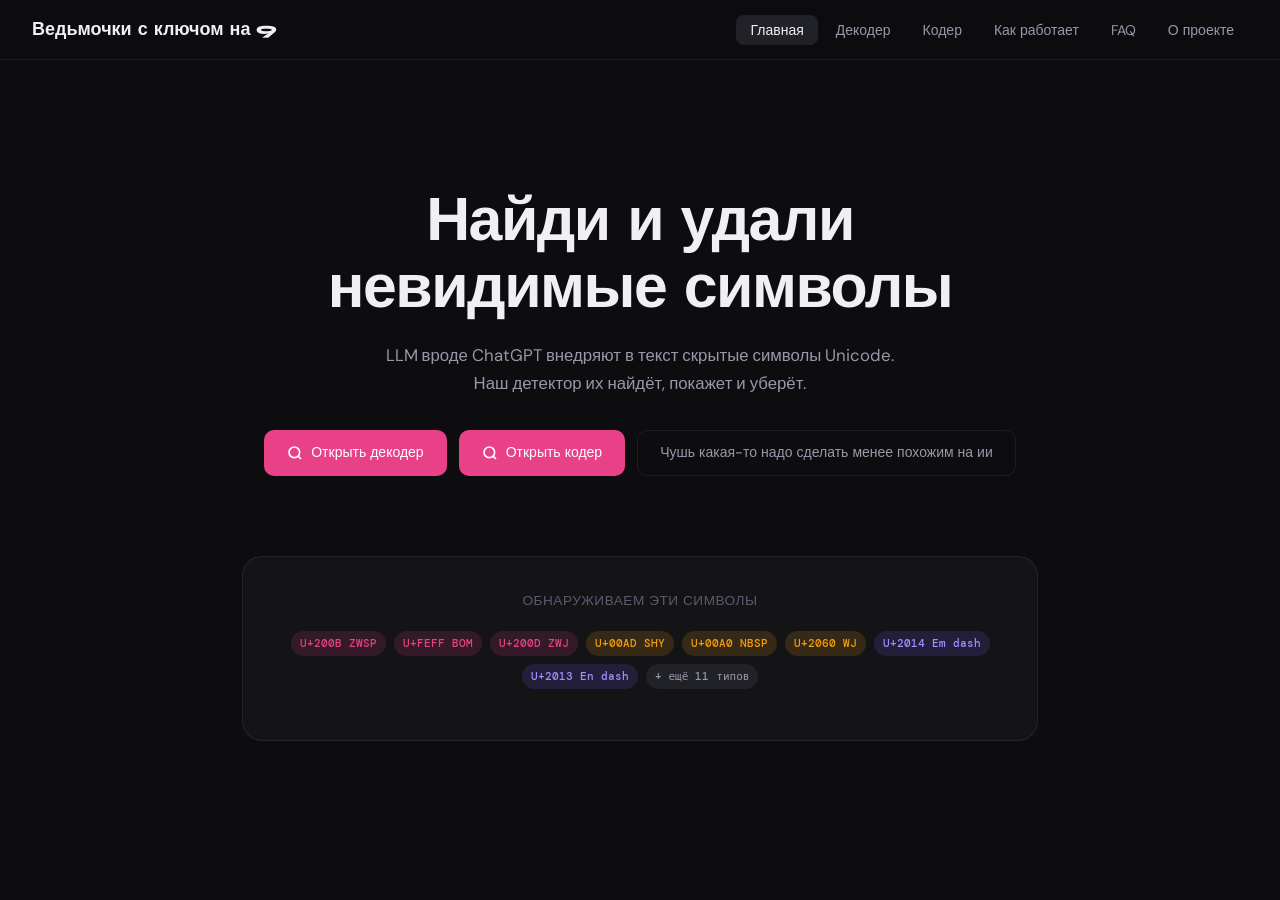
==== index.html @ f37f21e3 "Add files via upload Загрузил все, что есть" ====
<!DOCTYPE html>
<html lang="ru">
<head>
  <meta charset="UTF-8">
  <meta name="viewport" content="width=device-width, initial-scale=1.0">
  <title>Ведьмочки с ключом на 9 — Детектор скрытых символов Unicode</title>
  <link rel="stylesheet" href="css/style.css">
  <style>
    .hero { padding: 5rem 0 3rem; }
    .hero-actions { display: flex; gap: 12px; justify-content: center; flex-wrap: wrap; }
    .features { display: grid; grid-template-columns: repeat(3,1fr); gap: 16px; margin: 3rem 0; }
    .feature-card {
      background: var(--bg2);
      border: 1px solid var(--border);
      border-radius: var(--radius-lg);
      padding: 1.5rem;
      transition: border-color .2s;
    }
    .feature-card:hover { border-color: var(--border2); }
    .feature-icon {
      width: 44px; height: 44px; border-radius: 10px;
      display: flex; align-items: center; justify-content: center;
      margin-bottom: 1rem; font-size: 20px;
    }
    .fi-red    { background: rgba(232,65,122,0.12); }
    .fi-purple { background: rgba(124,92,252,0.12); }
    .fi-teal   { background: rgba(62,207,176,0.12); }
    .fi-warn   { background: rgba(245,158,11,0.12); }
    .feature-card h3 { font-family: var(--font-display); font-size: 1rem; font-weight: 600; margin-bottom: .4rem; }
    .feature-card p  { font-size: .9rem; color: var(--text2); line-height: 1.6; }
    .demo-strip {
      background: var(--bg2);
      border: 1px solid var(--border);
      border-radius: var(--radius-lg);
      padding: 2rem;
      margin: 2rem 0;
      text-align: center;
    }
    .char-list {
      display: flex; flex-wrap: wrap; gap: 8px;
      justify-content: center; margin: 1.2rem 0;
    }
    .cta-banner {
      background: linear-gradient(135deg, rgba(232,65,122,.12), rgba(124,92,252,.12));
      border: 1px solid rgba(124,92,252,.2);
      border-radius: var(--radius-lg);
      padding: 2.5rem;
      text-align: center;
      margin-top: 3rem;
    }
    .cta-banner h2 { font-family: var(--font-display); font-size: 1.6rem; font-weight: 700; margin-bottom: .6rem; }
    .cta-banner p  { color: var(--text2); margin-bottom: 1.5rem; }
    @media(max-width:640px){ .features{grid-template-columns:1fr} }
  </style>
</head>
<body>
  <div id="nav-placeholder"></div>

  <main>
    <section class="hero">
      <h1>Найди и удали <br> невидимые символы<br></h1>
      <p>LLM вроде ChatGPT внедряют в текст скрытые символы Unicode. Наш детектор их найдёт, покажет и уберёт.</p>
      <div class="hero-actions">
        <a href="decode.html" class="btn btn-primary">
          <svg width="16" height="16" viewBox="0 0 24 24" fill="none" stroke="currentColor" stroke-width="2.5"><circle cx="11" cy="11" r="8"/><path d="M21 21l-4.35-4.35"/></svg>
          Открыть декодер
        </a>
        <a href="encode.html" class="btn btn-primary">
          <svg width="16" height="16" viewBox="0 0 24 24" fill="none" stroke="currentColor" stroke-width="2.5"><circle cx="11" cy="11" r="8"/><path d="M21 21l-4.35-4.35"/></svg>
          Открыть кодер
        </a>
        <a href="how-it-works.html" class="btn btn-ghost">Чушь какая-то надо сделать менее похожим на ии</a>
      </div>
    </section>

    <div class="demo-strip">
      <p style="font-size:.85rem;color:var(--text3);margin-bottom:.8rem;text-transform:uppercase;letter-spacing:.5px;font-weight:500">Обнаруживаем эти символы</p>
      <div class="char-list">
        <span class="tag tag-red">U+200B ZWSP</span>
        <span class="tag tag-red">U+FEFF BOM</span>
        <span class="tag tag-red">U+200D ZWJ</span>
        <span class="tag tag-warn">U+00AD SHY</span>
        <span class="tag tag-warn">U+00A0 NBSP</span>
        <span class="tag tag-warn">U+2060 WJ</span>
        <span class="tag tag-purple">U+2014 Em dash</span>
        <span class="tag tag-purple">U+2013 En dash</span>
        <span class="tag tag-gray">+ ещё 11 типов</span>
      </div>
    </div>

  </main>

  <script src="js/nav.js"></script>
  <script src="js/main.js"></script>
</body>
</html>
---- css/style.css ----
@import url('https://fonts.googleapis.com/css2?family=Syne:wght@400;600;700;800&family=DM+Sans:ital,wght@0,300;0,400;0,500;1,400&family=DM+Mono:wght@400;500&display=swap');

:root {
  --bg: #0d0d0f;
  --bg2: #141417;
  --bg3: #1c1c22;
  --surface: #212128;
  --surface2: #2a2a34;
  --border: rgba(255,255,255,0.07);
  --border2: rgba(255,255,255,0.13);
  --text: #f0eff4;
  --text2: #9997aa;
  --text3: #5c5a6e;
  --accent: #e84187;
  --accent2: #7c5cfc;
  --accent3: #3ecfb0;
  --warn: #f59e0b;
  --font-display: 'Syne', sans-serif;
  --font-body: 'DM Sans', sans-serif;
  --font-mono: 'DM Mono', monospace;
  --radius: 12px;
  --radius-lg: 20px;
}

*, *::before, *::after { box-sizing: border-box; margin: 0; padding: 0; }

html { scroll-behavior: smooth; }

body {
  font-family: var(--font-body);
  background: var(--bg);
  color: var(--text);
  font-size: 16px;
  line-height: 1.7;
  min-height: 100vh;
}

/* NAV */
nav {
  position: sticky;
  top: 0;
  z-index: 100;
  background: rgba(13,13,15,0.85);
  backdrop-filter: blur(16px);
  border-bottom: 1px solid var(--border);
  padding: 0 2rem;
  display: flex;
  align-items: center;
  justify-content: space-between;
  height: 60px;
}

.nav-logo {
  font-family: var(--font-display);
  font-weight: 800;
  font-size: 18px;
  color: var(--text);
  text-decoration: none;
  display: flex;
  align-items: center;
  gap: 8px;
}

.nav-logo span {
  color: var(--accent);
}

.nav-links {
  display: flex;
  align-items: center;
  gap: 4px;
  list-style: none;
}

.nav-links a {
  font-size: 14px;
  font-weight: 400;
  color: var(--text2);
  text-decoration: none;
  padding: 6px 14px;
  border-radius: 8px;
  transition: all 0.18s;
}

.nav-links a:hover,
.nav-links a.active {
  color: var(--text);
  background: var(--surface);
}

.nav-cta {
  font-size: 13px;
  font-weight: 500;
  color: var(--text) !important;
  background: var(--accent) !important;
  padding: 7px 16px !important;
  border-radius: 8px !important;
}

.nav-cta:hover { opacity: 0.88 !important; background: var(--accent) !important; }

/* MAIN LAYOUT */
main { max-width: 860px; margin: 0 auto; padding: 3rem 2rem 5rem; }

/* HERO */
.hero { text-align: center; padding: 4rem 0 3rem; }

.hero-badge {
  display: inline-flex;
  align-items: center;
  gap: 8px;
  font-size: 12px;
  font-weight: 500;
  letter-spacing: .4px;
  padding: 5px 14px;
  border-radius: 20px;
  border: 1px solid rgba(232,65,122,0.3);
  color: var(--accent);
  margin-bottom: 1.5rem;
}

.hero-badge-dot {
  width: 6px; height: 6px;
  border-radius: 50%;
  background: var(--accent);
  animation: blink 2s ease-in-out infinite;
}

@keyframes blink { 0%,100%{opacity:1} 50%{opacity:.3} }

.hero h1 {
  font-family: var(--font-display);
  font-size: clamp(2.2rem, 6vw, 3.8rem);
  font-weight: 800;
  line-height: 1.1;
  letter-spacing: -1.5px;
  margin-bottom: 1.2rem;
}

.hero h1 em {
  font-style: normal;
  background: linear-gradient(135deg, var(--accent), var(--accent2));
  -webkit-background-clip: text;
  -webkit-text-fill-color: transparent;
  background-clip: text;
}

.hero p {
  font-size: 1.05rem;
  color: var(--text2);
  max-width: 520px;
  margin: 0 auto 2rem;
}

/* BUTTONS */
.btn {
  display: inline-flex;
  align-items: center;
  gap: 8px;
  font-family: var(--font-body);
  font-size: 14px;
  font-weight: 500;
  padding: 10px 22px;
  border-radius: 10px;
  border: 1px solid var(--border2);
  background: var(--surface);
  color: var(--text);
  cursor: pointer;
  text-decoration: none;
  transition: all 0.18s;
  white-space: nowrap;
}

.btn:hover { background: var(--surface2); border-color: rgba(255,255,255,0.18); }
.btn:active { transform: scale(0.97); }

.btn-primary {
  background: var(--accent);
  border-color: transparent;
  color: #fff;
}

.btn-primary:hover { opacity: 0.88; background: var(--accent); }

.btn-ghost {
  background: transparent;
  border-color: var(--border);
  color: var(--text2);
}

.btn-ghost:hover { color: var(--text); background: var(--surface); }

/* CARDS */
.card {
  background: var(--bg2);
  border: 1px solid var(--border);
  border-radius: var(--radius-lg);
  padding: 1.5rem;
}

.card-sm {
  background: var(--surface);
  border: 1px solid var(--border);
  border-radius: var(--radius);
  padding: 1rem 1.2rem;
}

/* SECTION HEADINGS */
.section-title {
  font-family: var(--font-display);
  font-size: 1.7rem;
  font-weight: 700;
  letter-spacing: -.5px;
  margin-bottom: .4rem;
}

.section-sub {
  font-size: .95rem;
  color: var(--text2);
  margin-bottom: 2rem;
}

/* GRID HELPERS */
.grid-2 { display: grid; grid-template-columns: 1fr 1fr; gap: 16px; }
.grid-3 { display: grid; grid-template-columns: repeat(3, 1fr); gap: 16px; }

@media (max-width: 640px) {
  .grid-2, .grid-3 { grid-template-columns: 1fr; }
  nav { padding: 0 1rem; }
  .nav-links { gap: 0; }
  .nav-links a { padding: 6px 10px; font-size: 13px; }
  main { padding: 2rem 1rem 4rem; }
  .hero { padding: 2.5rem 0 2rem; }
}

/* BADGE / TAG */
.tag {
  display: inline-block;
  font-size: 11px;
  font-weight: 500;
  padding: 3px 9px;
  border-radius: 20px;
  font-family: var(--font-mono);
}

.tag-red { background: rgba(232,65,122,0.15); color: var(--accent); }
.tag-purple { background: rgba(124,92,252,0.15); color: #a88cff; }
.tag-teal { background: rgba(62,207,176,0.15); color: var(--accent3); }
.tag-warn { background: rgba(245,158,11,0.15); color: var(--warn); }
.tag-gray { background: var(--surface); color: var(--text2); }
.tag-blue { background: rgba(59, 130, 246, 0.15); color: #60a5fa; }

/* CODE */
code {
  font-family: var(--font-mono);
  font-size: .85em;
  background: var(--surface);
  padding: 2px 7px;
  border-radius: 5px;
  color: var(--accent3);
}

pre {
  font-family: var(--font-mono);
  font-size: 13px;
  background: var(--bg3);
  border: 1px solid var(--border);
  border-radius: var(--radius);
  padding: 1.2rem 1.4rem;
  overflow-x: auto;
  line-height: 1.7;
  color: #b8f0de;
  margin: 1rem 0;
}

/* DIVIDER */
hr { border: none; border-top: 1px solid var(--border); margin: 2.5rem 0; }

/* FOOTER */
footer {
  border-top: 1px solid var(--border);
  padding: 2rem;
  text-align: center;
  font-size: 13px;
  color: var(--text3);
}

footer a { color: var(--text2); text-decoration: none; }
footer a:hover { color: var(--text); }

/* ALERTS */
.alert {
  display: flex;
  align-items: flex-start;
  gap: 10px;
  padding: 12px 16px;
  border-radius: var(--radius);
  font-size: 14px;
  line-height: 1.6;
}

.alert-success { background: rgba(62,207,176,0.1); border: 1px solid rgba(62,207,176,0.25); color: #7be8d0; }
.alert-danger  { background: rgba(232,65,122,0.1); border: 1px solid rgba(232,65,122,0.25); color: #f589a8; }
.alert-warn    { background: rgba(245,158,11,0.1);  border: 1px solid rgba(245,158,11,0.25);  color: #fbc96a; }
.alert-info    { background: rgba(124,92,252,0.1);  border: 1px solid rgba(124,92,252,0.25);  color: #b09aff; }

/* TEXTAREA / INPUT */
textarea, input[type="text"] {
  width: 100%;
  background: var(--bg3);
  border: 1px solid var(--border2);
  border-radius: var(--radius);
  color: var(--text);
  font-family: var(--font-body);
  font-size: 14px;
  padding: 14px 16px;
  outline: none;
  resize: vertical;
  transition: border-color 0.18s;
}

textarea:focus, input:focus {
  border-color: rgba(124,92,252,0.5);
}

/* STAT CARDS */
.stat-grid { display: grid; grid-template-columns: repeat(5,1fr); gap: 8px; margin: 1.2rem 0; }
.stat-card {
  background: var(--surface);
  border-radius: var(--radius);
  padding: 14px;
  text-align: center;
}
.stat-val { font-family: var(--font-mono); font-size: 28px; font-weight: 500; line-height: 1; margin-bottom: 4px; }
.stat-lbl { font-size: 11px; color: var(--text3); font-weight: 500; letter-spacing: .4px; text-transform: uppercase; }
.stat-val.c-red    { color: var(--accent); }
.stat-val.c-purple { color: #a88cff; }
.stat-val.c-teal   { color: var(--accent3); }
.stat-val.c-warn   { color: var(--warn); }
.stat-val.c-blue { color: #60a5fa; }

@media (max-width: 500px) {
  .stat-grid { grid-template-columns: repeat(2,1fr); }
}
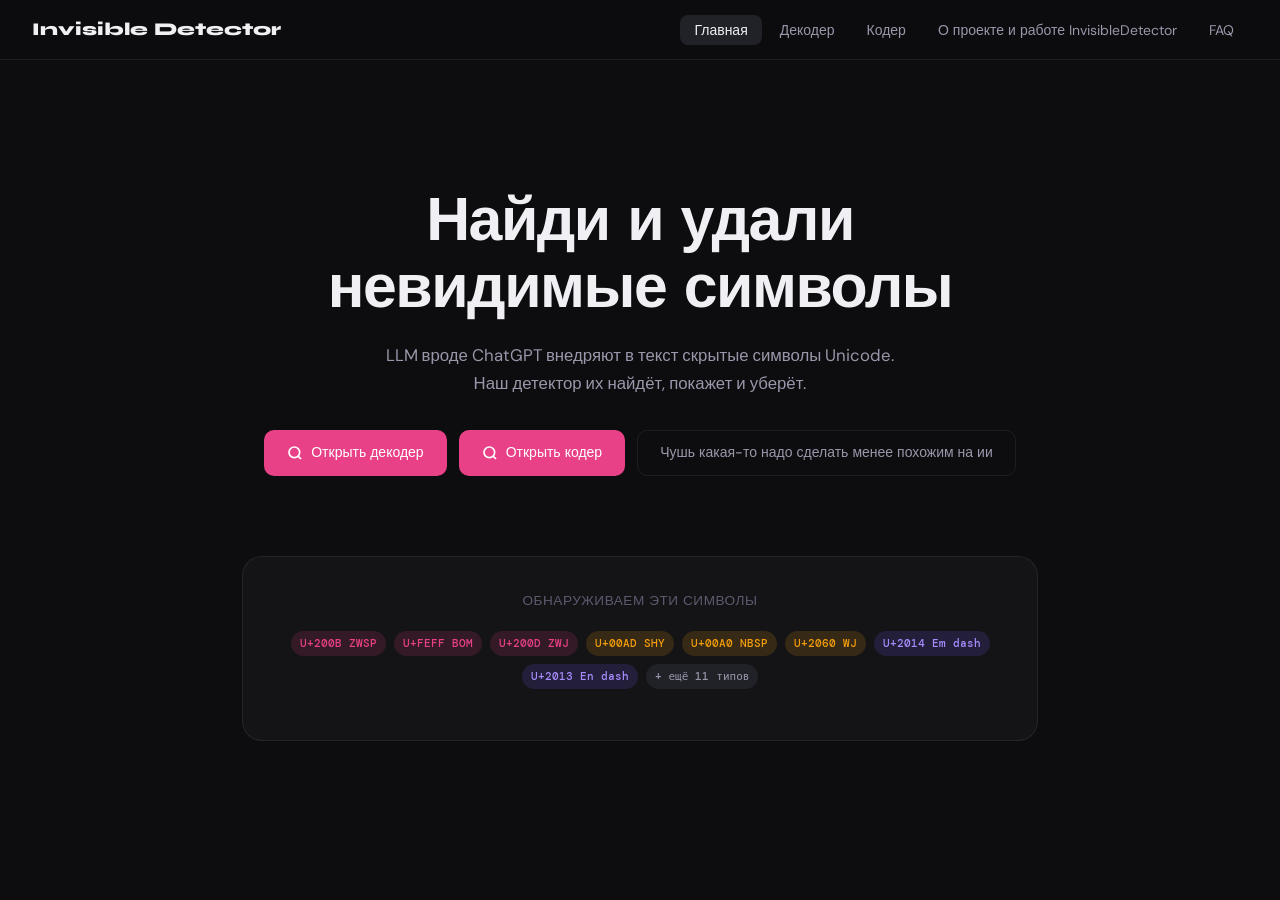
==== commit 066a9dab: "how-it-works и about совместилм, пока не доработано" ====
--- a/index.html
+++ b/index.html
@@ -69,7 +69,7 @@
           <svg width="16" height="16" viewBox="0 0 24 24" fill="none" stroke="currentColor" stroke-width="2.5"><circle cx="11" cy="11" r="8"/><path d="M21 21l-4.35-4.35"/></svg>
           Открыть кодер
         </a>
-        <a href="how-it-works.html" class="btn btn-ghost">Чушь какая-то надо сделать менее похожим на ии</a>
+        <a href="how-it-works-about.html" class="btn btn-ghost">Чушь какая-то надо сделать менее похожим на ии</a>
       </div>
     </section>
 
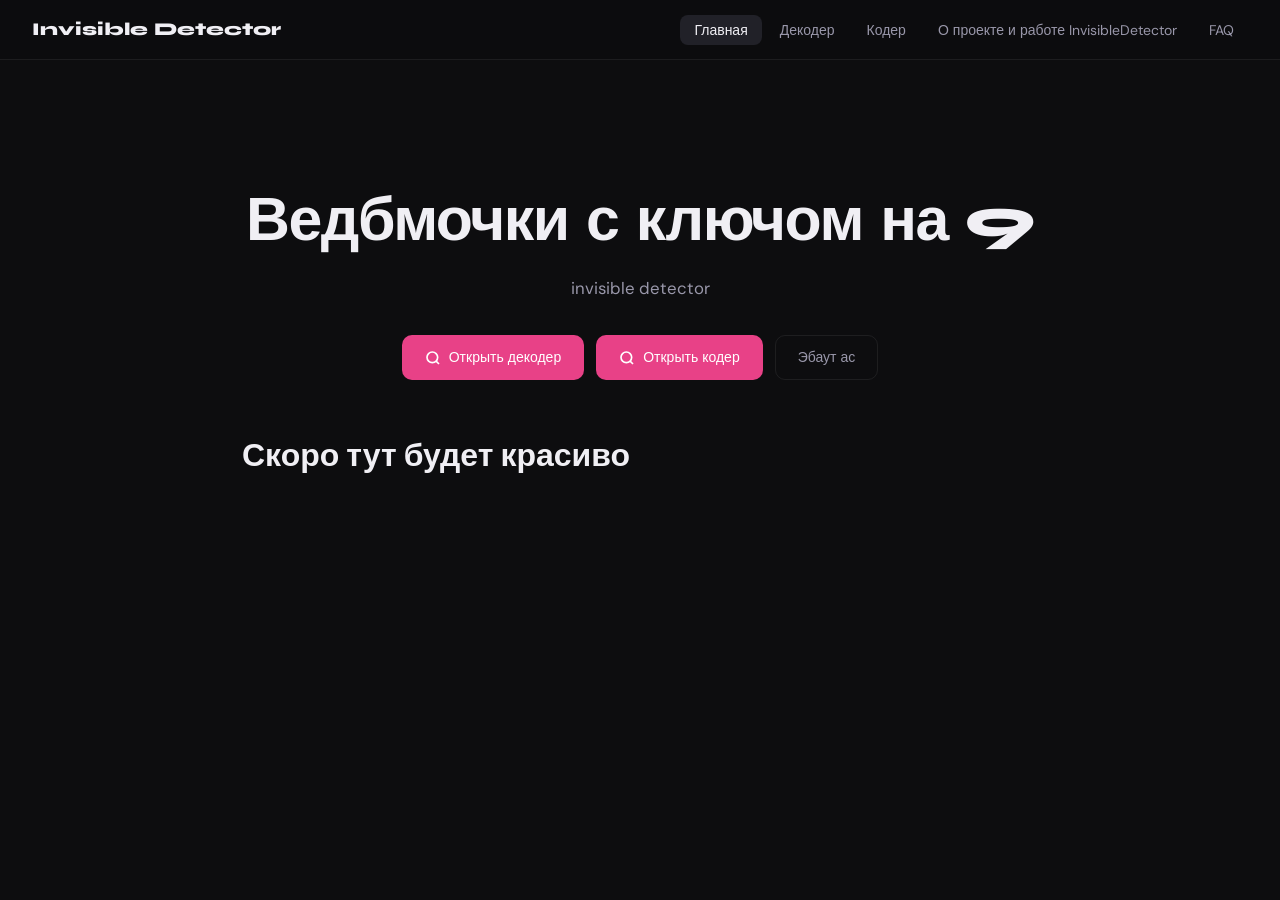
==== commit abed2b28: "Если Егор ничего не сделает, будем показывать это. Я закомментировал то, что он должен был бы сделат" ====
--- a/index.html
+++ b/index.html
@@ -58,8 +58,8 @@
 
   <main>
     <section class="hero">
-      <h1>Найди и удали <br> невидимые символы<br></h1>
-      <p>LLM вроде ChatGPT внедряют в текст скрытые символы Unicode. Наш детектор их найдёт, покажет и уберёт.</p>
+      <h1>Ведбмочки с ключом на 9</h1>
+      <p>invisible detector</p>
       <div class="hero-actions">
         <a href="decode.html" class="btn btn-primary">
           <svg width="16" height="16" viewBox="0 0 24 24" fill="none" stroke="currentColor" stroke-width="2.5"><circle cx="11" cy="11" r="8"/><path d="M21 21l-4.35-4.35"/></svg>
@@ -69,28 +69,29 @@
           <svg width="16" height="16" viewBox="0 0 24 24" fill="none" stroke="currentColor" stroke-width="2.5"><circle cx="11" cy="11" r="8"/><path d="M21 21l-4.35-4.35"/></svg>
           Открыть кодер
         </a>
-        <a href="how-it-works-about.html" class="btn btn-ghost">Чушь какая-то надо сделать менее похожим на ии</a>
+        <a href="how-it-works-about.html" class="btn btn-ghost">Эбаут ас</a>
       </div>
     </section>
+    <h1>Скоро тут будет красиво</h1>
+    <!--
+        <div class="demo-strip">
+          <p style="font-size:.85rem;color:var(--text3);margin-bottom:.8rem;text-transform:uppercase;letter-spacing:.5px;font-weight:500">Обнаруживаем эти символы</p>
+          <div class="char-list">
+            <span class="tag tag-red">U+200B ZWSP</span>
+            <span class="tag tag-red">U+FEFF BOM</span>
+            <span class="tag tag-red">U+200D ZWJ</span>
+            <span class="tag tag-warn">U+00AD SHY</span>
+            <span class="tag tag-warn">U+00A0 NBSP</span>
+            <span class="tag tag-warn">U+2060 WJ</span>
+            <span class="tag tag-purple">U+2014 Em dash</span>
+            <span class="tag tag-purple">U+2013 En dash</span>
+            <span class="tag tag-gray">+ ещё 11 типов</span>
+          </div>
+        </div>
+      -->
+      </main>
 
-    <div class="demo-strip">
-      <p style="font-size:.85rem;color:var(--text3);margin-bottom:.8rem;text-transform:uppercase;letter-spacing:.5px;font-weight:500">Обнаруживаем эти символы</p>
-      <div class="char-list">
-        <span class="tag tag-red">U+200B ZWSP</span>
-        <span class="tag tag-red">U+FEFF BOM</span>
-        <span class="tag tag-red">U+200D ZWJ</span>
-        <span class="tag tag-warn">U+00AD SHY</span>
-        <span class="tag tag-warn">U+00A0 NBSP</span>
-        <span class="tag tag-warn">U+2060 WJ</span>
-        <span class="tag tag-purple">U+2014 Em dash</span>
-        <span class="tag tag-purple">U+2013 En dash</span>
-        <span class="tag tag-gray">+ ещё 11 типов</span>
-      </div>
-    </div>
-
-  </main>
-
-  <script src="js/nav.js"></script>
-  <script src="js/main.js"></script>
-</body>
-</html>
+      <script src="js/nav.js"></script>
+      <script src="js/main.js"></script>
+    </body>
+    </html>
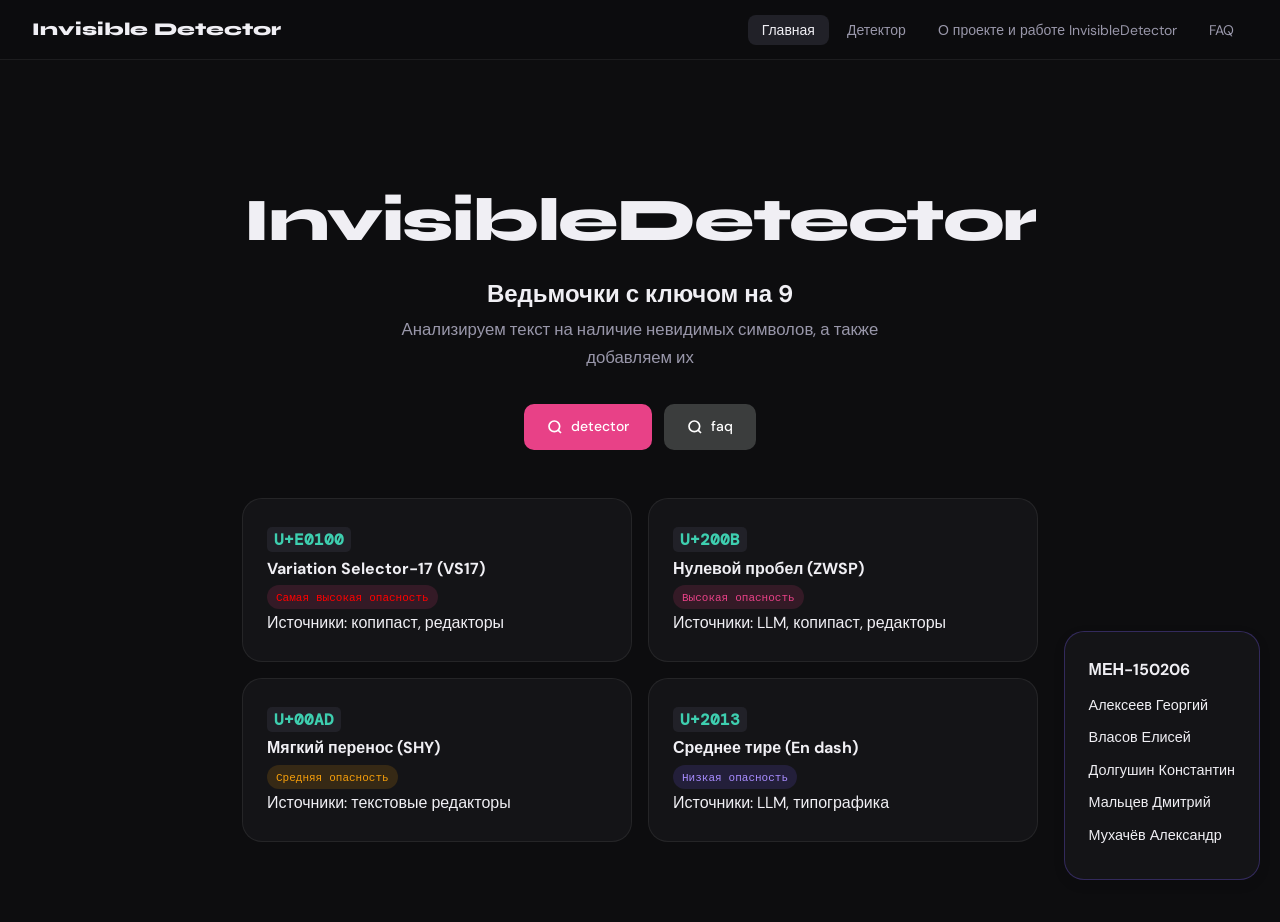
==== commit ac8adcca: "Крупное изменениеgit add .git add . Довел до последней рабочей версии. Но сделал с изменением кода о" ====
--- a/index.html
+++ b/index.html
@@ -1,97 +1,132 @@
-<!DOCTYPE html>
-<html lang="ru">
-<head>
-  <meta charset="UTF-8">
-  <meta name="viewport" content="width=device-width, initial-scale=1.0">
-  <title>Ведьмочки с ключом на 9 — Детектор скрытых символов Unicode</title>
-  <link rel="stylesheet" href="css/style.css">
-  <style>
-    .hero { padding: 5rem 0 3rem; }
-    .hero-actions { display: flex; gap: 12px; justify-content: center; flex-wrap: wrap; }
-    .features { display: grid; grid-template-columns: repeat(3,1fr); gap: 16px; margin: 3rem 0; }
-    .feature-card {
-      background: var(--bg2);
-      border: 1px solid var(--border);
-      border-radius: var(--radius-lg);
-      padding: 1.5rem;
-      transition: border-color .2s;
-    }
-    .feature-card:hover { border-color: var(--border2); }
-    .feature-icon {
-      width: 44px; height: 44px; border-radius: 10px;
-      display: flex; align-items: center; justify-content: center;
-      margin-bottom: 1rem; font-size: 20px;
-    }
-    .fi-red    { background: rgba(232,65,122,0.12); }
-    .fi-purple { background: rgba(124,92,252,0.12); }
-    .fi-teal   { background: rgba(62,207,176,0.12); }
-    .fi-warn   { background: rgba(245,158,11,0.12); }
-    .feature-card h3 { font-family: var(--font-display); font-size: 1rem; font-weight: 600; margin-bottom: .4rem; }
-    .feature-card p  { font-size: .9rem; color: var(--text2); line-height: 1.6; }
-    .demo-strip {
-      background: var(--bg2);
-      border: 1px solid var(--border);
-      border-radius: var(--radius-lg);
-      padding: 2rem;
-      margin: 2rem 0;
-      text-align: center;
-    }
-    .char-list {
-      display: flex; flex-wrap: wrap; gap: 8px;
-      justify-content: center; margin: 1.2rem 0;
-    }
-    .cta-banner {
-      background: linear-gradient(135deg, rgba(232,65,122,.12), rgba(124,92,252,.12));
-      border: 1px solid rgba(124,92,252,.2);
-      border-radius: var(--radius-lg);
-      padding: 2.5rem;
-      text-align: center;
-      margin-top: 3rem;
-    }
-    .cta-banner h2 { font-family: var(--font-display); font-size: 1.6rem; font-weight: 700; margin-bottom: .6rem; }
-    .cta-banner p  { color: var(--text2); margin-bottom: 1.5rem; }
-    @media(max-width:640px){ .features{grid-template-columns:1fr} }
-  </style>
-</head>
-<body>
-  <div id="nav-placeholder"></div>
-
-  <main>
-    <section class="hero">
-      <h1>Ведбмочки с ключом на 9</h1>
-      <p>invisible detector</p>
-      <div class="hero-actions">
-        <a href="decode.html" class="btn btn-primary">
-          <svg width="16" height="16" viewBox="0 0 24 24" fill="none" stroke="currentColor" stroke-width="2.5"><circle cx="11" cy="11" r="8"/><path d="M21 21l-4.35-4.35"/></svg>
-          Открыть декодер
-        </a>
-        <a href="encode.html" class="btn btn-primary">
-          <svg width="16" height="16" viewBox="0 0 24 24" fill="none" stroke="currentColor" stroke-width="2.5"><circle cx="11" cy="11" r="8"/><path d="M21 21l-4.35-4.35"/></svg>
-          Открыть кодер
-        </a>
-        <a href="how-it-works-about.html" class="btn btn-ghost">Эбаут ас</a>
-      </div>
-    </section>
-    <h1>Скоро тут будет красиво</h1>
-    <!--
-        <div class="demo-strip">
-          <p style="font-size:.85rem;color:var(--text3);margin-bottom:.8rem;text-transform:uppercase;letter-spacing:.5px;font-weight:500">Обнаруживаем эти символы</p>
-          <div class="char-list">
-            <span class="tag tag-red">U+200B ZWSP</span>
-            <span class="tag tag-red">U+FEFF BOM</span>
-            <span class="tag tag-red">U+200D ZWJ</span>
-            <span class="tag tag-warn">U+00AD SHY</span>
-            <span class="tag tag-warn">U+00A0 NBSP</span>
-            <span class="tag tag-warn">U+2060 WJ</span>
-            <span class="tag tag-purple">U+2014 Em dash</span>
-            <span class="tag tag-purple">U+2013 En dash</span>
-            <span class="tag tag-gray">+ ещё 11 типов</span>
-          </div>
-        </div>
-      -->
-      </main>
-
-      <script src="js/nav.js"></script>
-      <script src="js/main.js"></script>
-    </body>
-    </html>
+<!DOCTYPE html>
+<html lang="ru">
+<head>
+  <meta charset="UTF-8">
+  <meta name="viewport" content="width=device-width, initial-scale=1.0">
+  <title>Ведьмочки с ключом на 9 — Детектор скрытых символов Unicode</title>
+  <link rel="stylesheet" href="css/style.css">
+  <style>
+    .hero { padding: 5rem 0 3rem; }
+    .hero-actions { display: flex; gap: 12px; justify-content: center; flex-wrap: wrap; }
+    .features { display: grid; grid-template-columns: repeat(3,1fr); gap: 16px; margin: 3rem 0; }
+    .feature-card {
+      background: var(--bg2);
+      border: 1px solid var(--border);
+      border-radius: var(--radius-lg);
+      padding: 1.5rem;
+      transition: border-color .2s;
+    }
+    .feature-card:hover { border-color: var(--border2); }
+    .feature-icon {
+      width: 44px; height: 44px; border-radius: 10px;
+      display: flex; align-items: center; justify-content: center;
+      margin-bottom: 1rem; font-size: 20px;
+    }
+    .fi-danger { background: rgb(253, 0, 0); }
+    .fi-red    { background: rgba(232,65,122,0.12); }
+    .fi-purple { background: rgba(124,92,252,0.12); }
+    .fi-teal   { background: rgba(62,207,176,0.12); }
+    .fi-warn   { background: rgba(245,158,11,0.12); }
+    .feature-card h3 { font-family: var(--font-display); font-size: 1rem; font-weight: 600; margin-bottom: .4rem; }
+    .feature-card p  { font-size: .9rem; color: var(--text2); line-height: 1.6; }
+    .demo-strip {
+      background: var(--bg2);
+      border: 1px solid var(--border);
+      border-radius: var(--radius-lg);
+      padding: 2rem;
+      margin: 2rem 0;
+      text-align: center;
+    }
+    .char-list {
+      display: flex; flex-wrap: wrap; gap: 8px;
+      justify-content: center; margin: 1.2rem 0;
+    }
+    .cta-banner {
+      background: linear-gradient(135deg, rgba(232,65,122,.12), rgba(124,92,252,.12));
+      border: 1px solid rgba(124,92,252,.2);
+      border-radius: var(--radius-lg);
+      padding: 2.5rem;
+      text-align: center;
+      margin-top: 3rem;
+    }
+    .cta-banner h2 { font-family: var(--font-display); font-size: 1.6rem; font-weight: 700; margin-bottom: .6rem; }
+    .cta-banner p  { color: var(--text2); margin-bottom: 1.5rem; }
+    @media(max-width:640px){ .features{grid-template-columns:1fr} }
+  </style>
+</head>
+<body>
+  <div id="nav-placeholder"></div>
+
+  <main>
+    <section class="hero">
+      <h1>InvisibleDetector</h1>
+      <h2>Ведьмочки с ключом на 9</h2>
+      <p>Анализируем текст на наличие невидимых символов, а также добавляем их</p>
+      <div class="hero-actions">
+        <a href="invisible-detector.html" class="btn btn-primary">
+          <svg width="16" height="16" viewBox="0 0 24 24" fill="none" stroke="currentColor" stroke-width="2.5"><circle cx="11" cy="11" r="8"/><path d="M21 21l-4.35-4.35"/></svg>
+          detector
+        </a>
+	      <a href="faq.html" class="btn btn-gray">
+          <svg width="16" height="16" viewBox="0 0 24 24" fill="none" stroke="currentColor" stroke-width="2.5"><circle cx="11" cy="11" r="8"/><path d="M21 21l-4.35-4.35"/></svg>
+          faq
+        </a>
+      </div>
+    </section>
+
+    <div class="grid-2">
+
+      <div class="card">
+        <h3><code>U+E0100</code></h3>
+        <p><strong>Variation Selector-17 (VS17)</strong></p>
+        <p class="tag tag-danger">Самая высокая опасность</p>
+        <div class="tags-container">
+          <span>Источники: копипаст, редакторы</span>
+        </div>
+      </div>
+
+      <div class="card">
+        <h3><code>U+200B</code></h3>
+        <p><strong>Нулевой пробел (ZWSP)</strong></p>
+        <p class="tag tag-red">Высокая опасность</p>
+        <div class="tags-container">
+          <span>Источники: LLM, копипаст, редакторы</span>
+        </div>
+      </div>
+
+      <div class="card">
+        <h3><code>U+00AD</code></h3>
+        <p><strong>Мягкий перенос (SHY)</strong></p>
+        <p class="tag tag-warn">Средняя опасность</p>
+        <div class="tags-container">
+          <span>Источники: текстовые редакторы</span>
+        </div>
+      </div>
+
+      <div class="card">
+        <h3><code>U+2013</code></h3>
+        <p><strong>Среднее тире (En dash)</strong></p>
+        <p class="tag tag-purple">Низкая опасность</p>
+        <div class="tags-container">
+          <span>Источники: LLM, типографика</span>
+        </div>
+      </div>
+    </div>
+
+    <div class="floating-group-info">
+      <h4>МЕН-150206</h4>
+      <ul>
+        <li>Алексеев Георгий</li>
+        <li>Власов Елисей</li>
+        <li>Долгушин Константин</li>
+        <li>Мальцев Дмитрий</li>
+        <li>Мухачёв Александр</li>
+      </ul>
+    </div>
+    
+  </main>
+
+  <script src="js/nav.js"></script>
+  <script src="js/main.js"></script>
+</body>
+</html>
--- a/css/style.css
+++ b/css/style.css
@@ -1,344 +1,389 @@
-@import url('https://fonts.googleapis.com/css2?family=Syne:wght@400;600;700;800&family=DM+Sans:ital,wght@0,300;0,400;0,500;1,400&family=DM+Mono:wght@400;500&display=swap');
-
-:root {
-  --bg: #0d0d0f;
-  --bg2: #141417;
-  --bg3: #1c1c22;
-  --surface: #212128;
-  --surface2: #2a2a34;
-  --border: rgba(255,255,255,0.07);
-  --border2: rgba(255,255,255,0.13);
-  --text: #f0eff4;
-  --text2: #9997aa;
-  --text3: #5c5a6e;
-  --accent: #e84187;
-  --accent2: #7c5cfc;
-  --accent3: #3ecfb0;
-  --warn: #f59e0b;
-  --font-display: 'Syne', sans-serif;
-  --font-body: 'DM Sans', sans-serif;
-  --font-mono: 'DM Mono', monospace;
-  --radius: 12px;
-  --radius-lg: 20px;
-}
-
-*, *::before, *::after { box-sizing: border-box; margin: 0; padding: 0; }
-
-html { scroll-behavior: smooth; }
-
-body {
-  font-family: var(--font-body);
-  background: var(--bg);
-  color: var(--text);
-  font-size: 16px;
-  line-height: 1.7;
-  min-height: 100vh;
-}
-
-/* NAV */
-nav {
-  position: sticky;
-  top: 0;
-  z-index: 100;
-  background: rgba(13,13,15,0.85);
-  backdrop-filter: blur(16px);
-  border-bottom: 1px solid var(--border);
-  padding: 0 2rem;
-  display: flex;
-  align-items: center;
-  justify-content: space-between;
-  height: 60px;
-}
-
-.nav-logo {
-  font-family: var(--font-display);
-  font-weight: 800;
-  font-size: 18px;
-  color: var(--text);
-  text-decoration: none;
-  display: flex;
-  align-items: center;
-  gap: 8px;
-}
-
-.nav-logo span {
-  color: var(--accent);
-}
-
-.nav-links {
-  display: flex;
-  align-items: center;
-  gap: 4px;
-  list-style: none;
-}
-
-.nav-links a {
-  font-size: 14px;
-  font-weight: 400;
-  color: var(--text2);
-  text-decoration: none;
-  padding: 6px 14px;
-  border-radius: 8px;
-  transition: all 0.18s;
-}
-
-.nav-links a:hover,
-.nav-links a.active {
-  color: var(--text);
-  background: var(--surface);
-}
-
-.nav-cta {
-  font-size: 13px;
-  font-weight: 500;
-  color: var(--text) !important;
-  background: var(--accent) !important;
-  padding: 7px 16px !important;
-  border-radius: 8px !important;
-}
-
-.nav-cta:hover { opacity: 0.88 !important; background: var(--accent) !important; }
-
-/* MAIN LAYOUT */
-main { max-width: 860px; margin: 0 auto; padding: 3rem 2rem 5rem; }
-
-/* HERO */
-.hero { text-align: center; padding: 4rem 0 3rem; }
-
-.hero-badge {
-  display: inline-flex;
-  align-items: center;
-  gap: 8px;
-  font-size: 12px;
-  font-weight: 500;
-  letter-spacing: .4px;
-  padding: 5px 14px;
-  border-radius: 20px;
-  border: 1px solid rgba(232,65,122,0.3);
-  color: var(--accent);
-  margin-bottom: 1.5rem;
-}
-
-.hero-badge-dot {
-  width: 6px; height: 6px;
-  border-radius: 50%;
-  background: var(--accent);
-  animation: blink 2s ease-in-out infinite;
-}
-
-@keyframes blink { 0%,100%{opacity:1} 50%{opacity:.3} }
-
-.hero h1 {
-  font-family: var(--font-display);
-  font-size: clamp(2.2rem, 6vw, 3.8rem);
-  font-weight: 800;
-  line-height: 1.1;
-  letter-spacing: -1.5px;
-  margin-bottom: 1.2rem;
-}
-
-.hero h1 em {
-  font-style: normal;
-  background: linear-gradient(135deg, var(--accent), var(--accent2));
-  -webkit-background-clip: text;
-  -webkit-text-fill-color: transparent;
-  background-clip: text;
-}
-
-.hero p {
-  font-size: 1.05rem;
-  color: var(--text2);
-  max-width: 520px;
-  margin: 0 auto 2rem;
-}
-
-/* BUTTONS */
-.btn {
-  display: inline-flex;
-  align-items: center;
-  gap: 8px;
-  font-family: var(--font-body);
-  font-size: 14px;
-  font-weight: 500;
-  padding: 10px 22px;
-  border-radius: 10px;
-  border: 1px solid var(--border2);
-  background: var(--surface);
-  color: var(--text);
-  cursor: pointer;
-  text-decoration: none;
-  transition: all 0.18s;
-  white-space: nowrap;
-}
-
-.btn:hover { background: var(--surface2); border-color: rgba(255,255,255,0.18); }
-.btn:active { transform: scale(0.97); }
-
-.btn-primary {
-  background: var(--accent);
-  border-color: transparent;
-  color: #fff;
-}
-
-.btn-primary:hover { opacity: 0.88; background: var(--accent); }
-
-.btn-ghost {
-  background: transparent;
-  border-color: var(--border);
-  color: var(--text2);
-}
-
-.btn-ghost:hover { color: var(--text); background: var(--surface); }
-
-/* CARDS */
-.card {
-  background: var(--bg2);
-  border: 1px solid var(--border);
-  border-radius: var(--radius-lg);
-  padding: 1.5rem;
-}
-
-.card-sm {
-  background: var(--surface);
-  border: 1px solid var(--border);
-  border-radius: var(--radius);
-  padding: 1rem 1.2rem;
-}
-
-/* SECTION HEADINGS */
-.section-title {
-  font-family: var(--font-display);
-  font-size: 1.7rem;
-  font-weight: 700;
-  letter-spacing: -.5px;
-  margin-bottom: .4rem;
-}
-
-.section-sub {
-  font-size: .95rem;
-  color: var(--text2);
-  margin-bottom: 2rem;
-}
-
-/* GRID HELPERS */
-.grid-2 { display: grid; grid-template-columns: 1fr 1fr; gap: 16px; }
-.grid-3 { display: grid; grid-template-columns: repeat(3, 1fr); gap: 16px; }
-
-@media (max-width: 640px) {
-  .grid-2, .grid-3 { grid-template-columns: 1fr; }
-  nav { padding: 0 1rem; }
-  .nav-links { gap: 0; }
-  .nav-links a { padding: 6px 10px; font-size: 13px; }
-  main { padding: 2rem 1rem 4rem; }
-  .hero { padding: 2.5rem 0 2rem; }
-}
-
-/* BADGE / TAG */
-.tag {
-  display: inline-block;
-  font-size: 11px;
-  font-weight: 500;
-  padding: 3px 9px;
-  border-radius: 20px;
-  font-family: var(--font-mono);
-}
-
-.tag-red { background: rgba(232,65,122,0.15); color: var(--accent); }
-.tag-purple { background: rgba(124,92,252,0.15); color: #a88cff; }
-.tag-teal { background: rgba(62,207,176,0.15); color: var(--accent3); }
-.tag-warn { background: rgba(245,158,11,0.15); color: var(--warn); }
-.tag-gray { background: var(--surface); color: var(--text2); }
-.tag-blue { background: rgba(59, 130, 246, 0.15); color: #60a5fa; }
-
-/* CODE */
-code {
-  font-family: var(--font-mono);
-  font-size: .85em;
-  background: var(--surface);
-  padding: 2px 7px;
-  border-radius: 5px;
-  color: var(--accent3);
-}
-
-pre {
-  font-family: var(--font-mono);
-  font-size: 13px;
-  background: var(--bg3);
-  border: 1px solid var(--border);
-  border-radius: var(--radius);
-  padding: 1.2rem 1.4rem;
-  overflow-x: auto;
-  line-height: 1.7;
-  color: #b8f0de;
-  margin: 1rem 0;
-}
-
-/* DIVIDER */
-hr { border: none; border-top: 1px solid var(--border); margin: 2.5rem 0; }
-
-/* FOOTER */
-footer {
-  border-top: 1px solid var(--border);
-  padding: 2rem;
-  text-align: center;
-  font-size: 13px;
-  color: var(--text3);
-}
-
-footer a { color: var(--text2); text-decoration: none; }
-footer a:hover { color: var(--text); }
-
-/* ALERTS */
-.alert {
-  display: flex;
-  align-items: flex-start;
-  gap: 10px;
-  padding: 12px 16px;
-  border-radius: var(--radius);
-  font-size: 14px;
-  line-height: 1.6;
-}
-
-.alert-success { background: rgba(62,207,176,0.1); border: 1px solid rgba(62,207,176,0.25); color: #7be8d0; }
-.alert-danger  { background: rgba(232,65,122,0.1); border: 1px solid rgba(232,65,122,0.25); color: #f589a8; }
-.alert-warn    { background: rgba(245,158,11,0.1);  border: 1px solid rgba(245,158,11,0.25);  color: #fbc96a; }
-.alert-info    { background: rgba(124,92,252,0.1);  border: 1px solid rgba(124,92,252,0.25);  color: #b09aff; }
-
-/* TEXTAREA / INPUT */
-textarea, input[type="text"] {
-  width: 100%;
-  background: var(--bg3);
-  border: 1px solid var(--border2);
-  border-radius: var(--radius);
-  color: var(--text);
-  font-family: var(--font-body);
-  font-size: 14px;
-  padding: 14px 16px;
-  outline: none;
-  resize: vertical;
-  transition: border-color 0.18s;
-}
-
-textarea:focus, input:focus {
-  border-color: rgba(124,92,252,0.5);
-}
-
-/* STAT CARDS */
-.stat-grid { display: grid; grid-template-columns: repeat(5,1fr); gap: 8px; margin: 1.2rem 0; }
-.stat-card {
-  background: var(--surface);
-  border-radius: var(--radius);
-  padding: 14px;
-  text-align: center;
-}
-.stat-val { font-family: var(--font-mono); font-size: 28px; font-weight: 500; line-height: 1; margin-bottom: 4px; }
-.stat-lbl { font-size: 11px; color: var(--text3); font-weight: 500; letter-spacing: .4px; text-transform: uppercase; }
-.stat-val.c-red    { color: var(--accent); }
-.stat-val.c-purple { color: #a88cff; }
-.stat-val.c-teal   { color: var(--accent3); }
-.stat-val.c-warn   { color: var(--warn); }
-.stat-val.c-blue { color: #60a5fa; }
-
-@media (max-width: 500px) {
-  .stat-grid { grid-template-columns: repeat(2,1fr); }
-}
+@import url('https://fonts.googleapis.com/css2?family=Syne:wght@400;600;700;800&family=DM+Sans:ital,wght@0,300;0,400;0,500;1,400&family=DM+Mono:wght@400;500&display=swap');
+
+:root {
+  --bg: #0d0d0f;
+  --bg2: #141417;
+  --bg3: #1c1c22;
+  --surface: #212128;
+  --surface2: #2a2a34;
+  --border: rgba(255,255,255,0.07);
+  --border2: rgba(255,255,255,0.13);
+  --text: #f0eff4;
+  --text2: #9997aa;
+  --text3: #5c5a6e;
+  --accent: #e84187;
+  --accent2: #7c5cfc;
+  --accent3: #3ecfb0;
+  --accent4: #3b3d3d;
+  --warn: #f59e0b;
+  --font-display: 'Syne', sans-serif;
+  --font-body: 'DM Sans', sans-serif;
+  --font-mono: 'DM Mono', monospace;
+  --radius: 12px;
+  --radius-lg: 20px;
+}
+
+*, *::before, *::after { box-sizing: border-box; margin: 0; padding: 0; }
+
+html { scroll-behavior: smooth; }
+
+body {
+  font-family: var(--font-body);
+  background: var(--bg);
+  color: var(--text);
+  font-size: 16px;
+  line-height: 1.7;
+  min-height: 100vh;
+}
+
+/* NAV */
+nav {
+  position: sticky;
+  top: 0;
+  z-index: 100;
+  background: rgba(13,13,15,0.85);
+  backdrop-filter: blur(16px);
+  border-bottom: 1px solid var(--border);
+  padding: 0 2rem;
+  display: flex;
+  align-items: center;
+  justify-content: space-between;
+  height: 60px;
+}
+
+.nav-logo {
+  font-family: var(--font-display);
+  font-weight: 800;
+  font-size: 18px;
+  color: var(--text);
+  text-decoration: none;
+  display: flex;
+  align-items: center;
+  gap: 8px;
+}
+
+.nav-logo span {
+  color: var(--accent);
+}
+
+.nav-links {
+  display: flex;
+  align-items: center;
+  gap: 4px;
+  list-style: none;
+}
+
+.nav-links a {
+  font-size: 14px;
+  font-weight: 400;
+  color: var(--text2);
+  text-decoration: none;
+  padding: 6px 14px;
+  border-radius: 8px;
+  transition: all 0.18s;
+}
+
+.nav-links a:hover,
+.nav-links a.active {
+  color: var(--text);
+  background: var(--surface);
+}
+
+.nav-cta {
+  font-size: 13px;
+  font-weight: 500;
+  color: var(--text) !important;
+  background: var(--accent) !important;
+  padding: 7px 16px !important;
+  border-radius: 8px !important;
+}
+
+.nav-cta:hover { opacity: 0.88 !important; background: var(--accent) !important; }
+
+/* MAIN LAYOUT */
+main { max-width: 860px; margin: 0 auto; padding: 3rem 2rem 5rem; }
+
+/* HERO */
+.hero { text-align: center; padding: 4rem 0 3rem; }
+
+.hero-badge {
+  display: inline-flex;
+  align-items: center;
+  gap: 8px;
+  font-size: 12px;
+  font-weight: 500;
+  letter-spacing: .4px;
+  padding: 5px 14px;
+  border-radius: 20px;
+  border: 1px solid rgba(232,65,122,0.3);
+  color: var(--accent);
+  margin-bottom: 1.5rem;
+}
+
+.hero-badge-dot {
+  width: 6px; height: 6px;
+  border-radius: 50%;
+  background: var(--accent);
+  animation: blink 2s ease-in-out infinite;
+}
+
+@keyframes blink { 0%,100%{opacity:1} 50%{opacity:.3} }
+
+.hero h1 {
+  font-family: var(--font-display);
+  font-size: clamp(2.2rem, 6vw, 3.8rem);
+  font-weight: 800;
+  line-height: 1.1;
+  letter-spacing: -1.5px;
+  margin-bottom: 1.2rem;
+}
+
+.hero h1 em {
+  font-style: normal;
+  background: linear-gradient(135deg, var(--accent), var(--accent2));
+  -webkit-background-clip: text;
+  -webkit-text-fill-color: transparent;
+  background-clip: text;
+}
+
+.hero p {
+  font-size: 1.05rem;
+  color: var(--text2);
+  max-width: 520px;
+  margin: 0 auto 2rem;
+}
+
+/* BUTTONS */
+.btn {
+  display: inline-flex;
+  align-items: center;
+  gap: 8px;
+  font-family: var(--font-body);
+  font-size: 14px;
+  font-weight: 500;
+  padding: 10px 22px;
+  border-radius: 10px;
+  border: 1px solid var(--border2);
+  background: var(--surface);
+  color: var(--text);
+  cursor: pointer;
+  text-decoration: none;
+  transition: all 0.18s;
+  white-space: nowrap;
+  vertical-align: middle;
+}
+
+.btn:hover { background: var(--surface2); border-color: rgba(255,255,255,0.18); }
+.btn:active { transform: scale(0.97); }
+
+.btn-primary {
+  background: var(--accent);
+  border-color: transparent;
+  color: #fff;
+}
+
+.btn-primary:hover { opacity: 0.88; background: var(--accent); }
+
+.btn-gray {
+  background: var(--accent4);
+  border-color: transparent;
+  color: #fff;
+}
+
+.btn-gray:hover { opacity: 0.88; background: var(--accent4); }
+
+.btn-ghost {
+  background: transparent;
+  border-color: var(--border);
+  color: var(--text2);
+}
+
+.btn-ghost:hover { color: var(--text); background: var(--surface); }
+
+
+
+/* CARDS */
+.card {
+  background: var(--bg2);
+  border: 1px solid var(--border);
+  border-radius: var(--radius-lg);
+  padding: 1.5rem;
+}
+
+.card-sm {
+  background: var(--surface);
+  border: 1px solid var(--border);
+  border-radius: var(--radius);
+  padding: 1rem 1.2rem;
+}
+
+/* SECTION HEADINGS */
+.section-title {
+  font-family: var(--font-display);
+  font-size: 1.7rem;
+  font-weight: 700;
+  letter-spacing: -.5px;
+  margin-bottom: .4rem;
+}
+
+.section-sub {
+  font-size: .95rem;
+  color: var(--text2);
+  margin-bottom: 2rem;
+}
+
+/* GRID HELPERS */
+.grid-2 { display: grid; grid-template-columns: 1fr 1fr; gap: 16px; }
+.grid-3 { display: grid; grid-template-columns: repeat(3, 1fr); gap: 16px; }
+
+@media (max-width: 640px) {
+  .grid-2, .grid-3 { grid-template-columns: 1fr; }
+  nav { padding: 0 1rem; }
+  .nav-links { gap: 0; }
+  .nav-links a { padding: 6px 10px; font-size: 13px; }
+  main { padding: 2rem 1rem 4rem; }
+  .hero { padding: 2.5rem 0 2rem; }
+}
+
+/* BADGE / TAG */
+.tag {
+  display: inline-block;
+  font-size: 11px;
+  font-weight: 500;
+  padding: 3px 9px;
+  border-radius: 20px;
+  font-family: var(--font-mono);
+}
+
+.tag-danger { background: rgba(232,65,122,0.15); color: #ff0000; }
+.tag-red { background: rgba(232,65,122,0.15); color: var(--accent); }
+.tag-purple { background: rgba(124,92,252,0.15); color: #a88cff; }
+.tag-teal { background: rgba(62,207,176,0.15); color: var(--accent3); }
+.tag-warn { background: rgba(245,158,11,0.15); color: var(--warn); }
+.tag-gray { background: var(--surface); color: var(--text2); }
+.tag-blue { background: rgba(59, 130, 246, 0.15); color: #60a5fa; }
+
+/* CODE */
+code {
+  font-family: var(--font-mono);
+  font-size: .85em;
+  background: var(--surface);
+  padding: 2px 7px;
+  border-radius: 5px;
+  color: var(--accent3);
+}
+
+pre {
+  font-family: var(--font-mono);
+  font-size: 13px;
+  background: var(--bg3);
+  border: 1px solid var(--border);
+  border-radius: var(--radius);
+  padding: 1.2rem 1.4rem;
+  overflow-x: auto;
+  line-height: 1.7;
+  color: #b8f0de;
+  margin: 1rem 0;
+}
+
+/* DIVIDER */
+hr { border: none; border-top: 1px solid var(--border); margin: 2.5rem 0; }
+
+/* FOOTER */
+footer {
+  border-top: 1px solid var(--border);
+  padding: 2rem;
+  text-align: center;
+  font-size: 13px;
+  color: var(--text3);
+}
+
+footer a { color: var(--text2); text-decoration: none; }
+footer a:hover { color: var(--text); }
+
+/* ALERTS */
+.alert {
+  display: flex;
+  align-items: flex-start;
+  gap: 10px;
+  padding: 12px 16px;
+  border-radius: var(--radius);
+  font-size: 14px;
+  line-height: 1.6;
+}
+
+.alert-success { background: rgba(62,207,176,0.1); border: 1px solid rgba(62,207,176,0.25); color: #7be8d0; }
+.alert-danger  { background: rgba(232,65,122,0.1); border: 1px solid rgba(232,65,122,0.25); color: #f589a8; }
+.alert-warn    { background: rgba(245,158,11,0.1);  border: 1px solid rgba(245,158,11,0.25);  color: #fbc96a; }
+.alert-info    { background: rgba(124,92,252,0.1);  border: 1px solid rgba(124,92,252,0.25);  color: #b09aff; }
+
+/* TEXTAREA / INPUT */
+textarea, input[type="text"] {
+  width: 100%;
+  background: var(--bg3);
+  border: 1px solid var(--border2);
+  border-radius: var(--radius);
+  color: var(--text);
+  font-family: var(--font-body);
+  font-size: 14px;
+  padding: 14px 16px;
+  outline: none;
+  resize: vertical;
+  transition: border-color 0.18s;
+}
+
+textarea:focus, input:focus {
+  border-color: rgba(124,92,252,0.5);
+}
+
+/* STAT CARDS */
+.stat-grid { display: grid; grid-template-columns: repeat(5,1fr); gap: 8px; margin: 1.2rem 0; }
+.stat-card {
+  background: var(--surface);
+  border-radius: var(--radius);
+  padding: 14px;
+  text-align: center;
+}
+.stat-val { font-family: var(--font-mono); font-size: 28px; font-weight: 500; line-height: 1; margin-bottom: 4px; }
+.stat-lbl { font-size: 11px; color: var(--text3); font-weight: 500; letter-spacing: .4px; text-transform: uppercase; }
+.stat-val.c-red    { color: var(--accent); }
+.stat-val.c-purple { color: #a88cff; }
+.stat-val.c-teal   { color: var(--accent3); }
+.stat-val.c-warn   { color: var(--warn); }
+.stat-val.c-blue { color: #60a5fa; }
+
+@media (max-width: 500px) {
+  .stat-grid { grid-template-columns: repeat(2,1fr); }
+}
+
+/* GROUP INFO */
+.floating-group-info {
+  position: fixed;
+  bottom: 20px;
+  right: 20px;
+  background: var(--bg2);
+  border: 1px solid rgba(124, 92, 252, 0.3);
+  border-radius: var(--radius-lg);
+  padding: 1.5rem;
+  box-shadow: 0 4px 12px rgba(0, 0, 0, 0.1);
+  max-width: 300px;
+  z-index: 1000;
+}
+
+.floating-group-info h4 {
+  margin-top: 0;
+  margin-bottom: 0.6rem;
+  font-size: 1rem;
+  color: var(--text1);
+}
+
+.floating-group-info ul {
+  list-style: none;
+  padding: 0;
+  margin: 0;
+}
+
+.floating-group-info li {
+  margin-bottom: 0.5rem;
+  font-size: 0.9rem;
+}
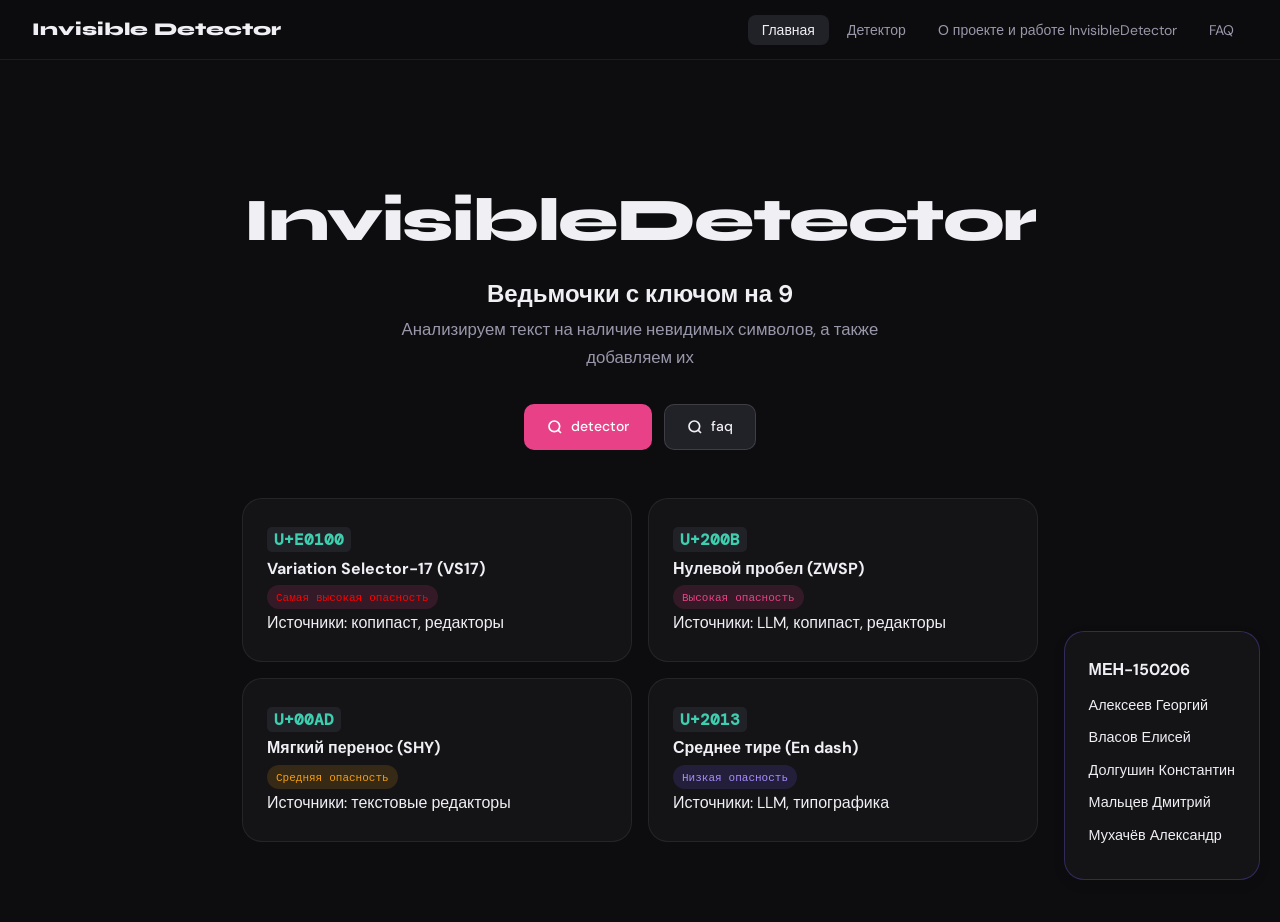
==== commit 920f5985: "Очень много изменений. Все все отправили. Шрифт больше, md дописан, к index больше нет вопросов, кно" ====
--- a/index.html
+++ b/index.html
@@ -67,7 +67,7 @@
           <svg width="16" height="16" viewBox="0 0 24 24" fill="none" stroke="currentColor" stroke-width="2.5"><circle cx="11" cy="11" r="8"/><path d="M21 21l-4.35-4.35"/></svg>
           detector
         </a>
-	      <a href="faq.html" class="btn btn-gray">
+	      <a href="faq.html" class="btn">
           <svg width="16" height="16" viewBox="0 0 24 24" fill="none" stroke="currentColor" stroke-width="2.5"><circle cx="11" cy="11" r="8"/><path d="M21 21l-4.35-4.35"/></svg>
           faq
         </a>
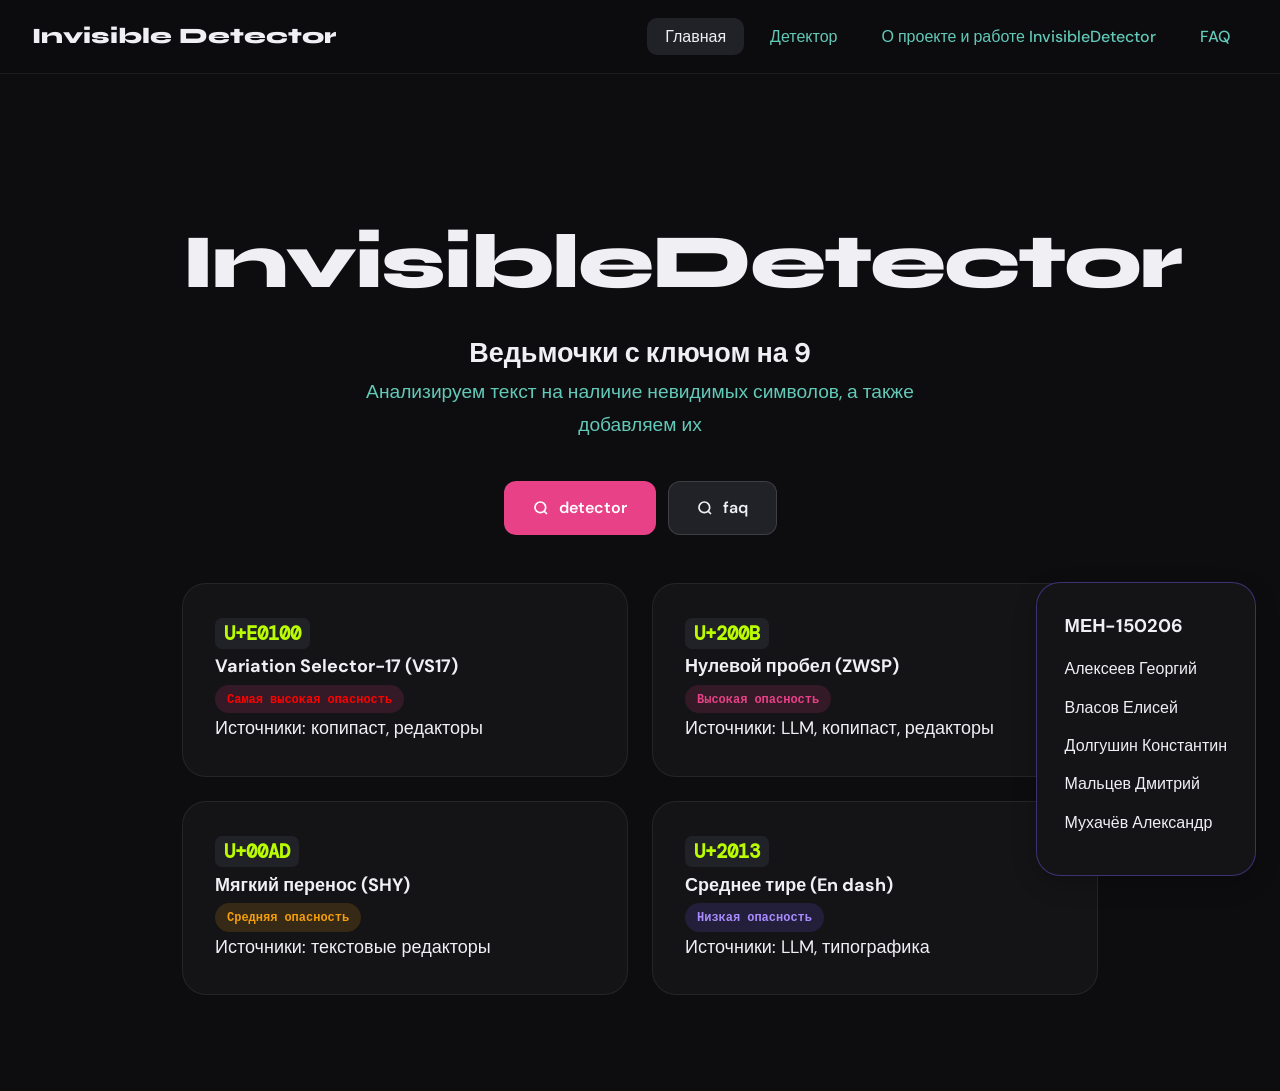
==== commit 73049e59: "Последняя рабочая версия с готовым дизайном" ====
--- a/index.html
+++ b/index.html
@@ -55,78 +55,78 @@
   </style>
 </head>
 <body>
-  <div id="nav-placeholder"></div>
+<div id="nav-placeholder"></div>
 
-  <main>
-    <section class="hero">
-      <h1>InvisibleDetector</h1>
-      <h2>Ведьмочки с ключом на 9</h2>
-      <p>Анализируем текст на наличие невидимых символов, а также добавляем их</p>
-      <div class="hero-actions">
-        <a href="invisible-detector.html" class="btn btn-primary">
-          <svg width="16" height="16" viewBox="0 0 24 24" fill="none" stroke="currentColor" stroke-width="2.5"><circle cx="11" cy="11" r="8"/><path d="M21 21l-4.35-4.35"/></svg>
-          detector
-        </a>
-	      <a href="faq.html" class="btn">
-          <svg width="16" height="16" viewBox="0 0 24 24" fill="none" stroke="currentColor" stroke-width="2.5"><circle cx="11" cy="11" r="8"/><path d="M21 21l-4.35-4.35"/></svg>
-          faq
-        </a>
-      </div>
-    </section>
+<main>
+  <section class="hero">
+    <h1>InvisibleDetector</h1>
+    <h2>Ведьмочки с ключом на 9</h2>
+    <p>Анализируем текст на наличие невидимых символов, а также добавляем их</p>
+    <div class="hero-actions">
+      <a href="invisible-detector.html" class="btn btn-primary">
+        <svg width="16" height="16" viewBox="0 0 24 24" fill="none" stroke="currentColor" stroke-width="2.5"><circle cx="11" cy="11" r="8"/><path d="M21 21l-4.35-4.35"/></svg>
+        detector
+      </a>
+      <a href="faq.html" class="btn">
+        <svg width="16" height="16" viewBox="0 0 24 24" fill="none" stroke="currentColor" stroke-width="2.5"><circle cx="11" cy="11" r="8"/><path d="M21 21l-4.35-4.35"/></svg>
+        faq
+      </a>
+    </div>
+  </section>
 
-    <div class="grid-2">
+  <div class="grid-2">
 
-      <div class="card">
-        <h3><code>U+E0100</code></h3>
-        <p><strong>Variation Selector-17 (VS17)</strong></p>
-        <p class="tag tag-danger">Самая высокая опасность</p>
-        <div class="tags-container">
-          <span>Источники: копипаст, редакторы</span>
-        </div>
-      </div>
-
-      <div class="card">
-        <h3><code>U+200B</code></h3>
-        <p><strong>Нулевой пробел (ZWSP)</strong></p>
-        <p class="tag tag-red">Высокая опасность</p>
-        <div class="tags-container">
-          <span>Источники: LLM, копипаст, редакторы</span>
-        </div>
-      </div>
-
-      <div class="card">
-        <h3><code>U+00AD</code></h3>
-        <p><strong>Мягкий перенос (SHY)</strong></p>
-        <p class="tag tag-warn">Средняя опасность</p>
-        <div class="tags-container">
-          <span>Источники: текстовые редакторы</span>
-        </div>
-      </div>
-
-      <div class="card">
-        <h3><code>U+2013</code></h3>
-        <p><strong>Среднее тире (En dash)</strong></p>
-        <p class="tag tag-purple">Низкая опасность</p>
-        <div class="tags-container">
-          <span>Источники: LLM, типографика</span>
-        </div>
+    <div class="card">
+      <h3><code>U+E0100</code></h3>
+      <p><strong>Variation Selector-17 (VS17)</strong></p>
+      <p class="tag tag-danger">Самая высокая опасность</p>
+      <div class="tags-container">
+        <span>Источники: копипаст, редакторы</span>
       </div>
     </div>
 
-    <div class="floating-group-info">
-      <h4>МЕН-150206</h4>
-      <ul>
-        <li>Алексеев Георгий</li>
-        <li>Власов Елисей</li>
-        <li>Долгушин Константин</li>
-        <li>Мальцев Дмитрий</li>
-        <li>Мухачёв Александр</li>
-      </ul>
+    <div class="card">
+      <h3><code>U+200B</code></h3>
+      <p><strong>Нулевой пробел (ZWSP)</strong></p>
+      <p class="tag tag-red">Высокая опасность</p>
+      <div class="tags-container">
+        <span>Источники: LLM, копипаст, редакторы</span>
+      </div>
     </div>
-    
-  </main>
 
-  <script src="js/nav.js"></script>
-  <script src="js/main.js"></script>
+    <div class="card">
+      <h3><code>U+00AD</code></h3>
+      <p><strong>Мягкий перенос (SHY)</strong></p>
+      <p class="tag tag-warn">Средняя опасность</p>
+      <div class="tags-container">
+        <span>Источники: текстовые редакторы</span>
+      </div>
+    </div>
+
+    <div class="card">
+      <h3><code>U+2013</code></h3>
+      <p><strong>Среднее тире (En dash)</strong></p>
+      <p class="tag tag-purple">Низкая опасность</p>
+      <div class="tags-container">
+        <span>Источники: LLM, типографика</span>
+      </div>
+    </div>
+  </div>
+
+  <div class="floating-group-info">
+    <h4>МЕН-150206</h4>
+    <ul>
+      <li>Алексеев Георгий</li>
+      <li>Власов Елисей</li>
+      <li>Долгушин Константин</li>
+      <li>Мальцев Дмитрий</li>
+      <li>Мухачёв Александр</li>
+    </ul>
+  </div>
+
+</main>
+
+<script src="js/nav.js"></script>
+<script src="js/main.js"></script>
 </body>
 </html>
--- a/css/style.css
+++ b/css/style.css
@@ -9,18 +9,20 @@
   --border: rgba(255,255,255,0.07);
   --border2: rgba(255,255,255,0.13);
   --text: #f0eff4;
-  --text2: #9997aa;
-  --text3: #5c5a6e;
+  --text2: #7bffe9c7;
+  --text3: #e9e6ff;
   --accent: #e84187;
-  --accent2: #7c5cfc;
-  --accent3: #3ecfb0;
+  --accent2: #9b83fd;
+  --accent3: #bafd00;
   --accent4: #3b3d3d;
   --warn: #f59e0b;
+  --primary: #7bffe9;
+  --primary-hover: #bafd00;
   --font-display: 'Syne', sans-serif;
   --font-body: 'DM Sans', sans-serif;
   --font-mono: 'DM Mono', monospace;
-  --radius: 12px;
-  --radius-lg: 20px;
+  --radius: 14px;
+  --radius-lg: 24px;
 }
 
 *, *::before, *::after { box-sizing: border-box; margin: 0; padding: 0; }
@@ -31,7 +33,7 @@
   font-family: var(--font-body);
   background: var(--bg);
   color: var(--text);
-  font-size: 16px;
+  font-size: 18px;
   line-height: 1.7;
   min-height: 100vh;
 }
@@ -48,18 +50,18 @@
   display: flex;
   align-items: center;
   justify-content: space-between;
-  height: 60px;
+  height: 74px;
 }
 
 .nav-logo {
   font-family: var(--font-display);
   font-weight: 800;
-  font-size: 18px;
+  font-size: 22px;
   color: var(--text);
   text-decoration: none;
   display: flex;
   align-items: center;
-  gap: 8px;
+  gap: 10px;
 }
 
 .nav-logo span {
@@ -69,17 +71,17 @@
 .nav-links {
   display: flex;
   align-items: center;
-  gap: 4px;
+  gap: 8px;
   list-style: none;
 }
 
 .nav-links a {
-  font-size: 14px;
-  font-weight: 400;
+  font-size: 16px;
+  font-weight: 500;
   color: var(--text2);
   text-decoration: none;
-  padding: 6px 14px;
-  border-radius: 8px;
+  padding: 8px 18px;
+  border-radius: 10px;
   transition: all 0.18s;
 }
 
@@ -90,38 +92,38 @@
 }
 
 .nav-cta {
-  font-size: 13px;
-  font-weight: 500;
+  font-size: 15px;
+  font-weight: 600;
   color: var(--text) !important;
   background: var(--accent) !important;
-  padding: 7px 16px !important;
-  border-radius: 8px !important;
+  padding: 9px 22px !important;
+  border-radius: 10px !important;
 }
 
 .nav-cta:hover { opacity: 0.88 !important; background: var(--accent) !important; }
 
 /* MAIN LAYOUT */
-main { max-width: 860px; margin: 0 auto; padding: 3rem 2rem 5rem; }
+main { max-width: 980px; margin: 0 auto; padding: 4rem 2rem 6rem; }
 
 /* HERO */
-.hero { text-align: center; padding: 4rem 0 3rem; }
+.hero { text-align: center; padding: 5rem 0 4rem; }
 
 .hero-badge {
   display: inline-flex;
   align-items: center;
-  gap: 8px;
-  font-size: 12px;
-  font-weight: 500;
-  letter-spacing: .4px;
-  padding: 5px 14px;
-  border-radius: 20px;
+  gap: 10px;
+  font-size: 14px;
+  font-weight: 600;
+  letter-spacing: .5px;
+  padding: 8px 18px;
+  border-radius: 40px;
   border: 1px solid rgba(232,65,122,0.3);
   color: var(--accent);
-  margin-bottom: 1.5rem;
+  margin-bottom: 2rem;
 }
 
 .hero-badge-dot {
-  width: 6px; height: 6px;
+  width: 8px; height: 8px;
   border-radius: 50%;
   background: var(--accent);
   animation: blink 2s ease-in-out infinite;
@@ -131,11 +133,11 @@
 
 .hero h1 {
   font-family: var(--font-display);
-  font-size: clamp(2.2rem, 6vw, 3.8rem);
+  font-size: clamp(2.8rem, 7vw, 4.8rem);
   font-weight: 800;
-  line-height: 1.1;
-  letter-spacing: -1.5px;
-  margin-bottom: 1.2rem;
+  line-height: 1.15;
+  letter-spacing: -2px;
+  margin-bottom: 1.5rem;
 }
 
 .hero h1 em {
@@ -147,22 +149,22 @@
 }
 
 .hero p {
-  font-size: 1.05rem;
+  font-size: 1.2rem;
   color: var(--text2);
-  max-width: 520px;
-  margin: 0 auto 2rem;
+  max-width: 620px;
+  margin: 0 auto 2.5rem;
 }
 
 /* BUTTONS */
 .btn {
   display: inline-flex;
   align-items: center;
-  gap: 8px;
+  gap: 10px;
   font-family: var(--font-body);
-  font-size: 14px;
-  font-weight: 500;
-  padding: 10px 22px;
-  border-radius: 10px;
+  font-size: 16px;
+  font-weight: 600;
+  padding: 12px 28px;
+  border-radius: 12px;
   border: 1px solid var(--border2);
   background: var(--surface);
   color: var(--text);
@@ -200,58 +202,56 @@
 
 .btn-ghost:hover { color: var(--text); background: var(--surface); }
 
-
-
 /* CARDS */
 .card {
   background: var(--bg2);
   border: 1px solid var(--border);
   border-radius: var(--radius-lg);
-  padding: 1.5rem;
+  padding: 2rem;
 }
 
 .card-sm {
   background: var(--surface);
   border: 1px solid var(--border);
   border-radius: var(--radius);
-  padding: 1rem 1.2rem;
+  padding: 1.25rem 1.5rem;
 }
 
 /* SECTION HEADINGS */
 .section-title {
   font-family: var(--font-display);
-  font-size: 1.7rem;
+  font-size: 2rem;
   font-weight: 700;
-  letter-spacing: -.5px;
-  margin-bottom: .4rem;
+  letter-spacing: -0.5px;
+  margin-bottom: 0.6rem;
 }
 
 .section-sub {
-  font-size: .95rem;
+  font-size: 1.05rem;
   color: var(--text2);
-  margin-bottom: 2rem;
+  margin-bottom: 2.5rem;
 }
 
 /* GRID HELPERS */
-.grid-2 { display: grid; grid-template-columns: 1fr 1fr; gap: 16px; }
-.grid-3 { display: grid; grid-template-columns: repeat(3, 1fr); gap: 16px; }
+.grid-2 { display: grid; grid-template-columns: 1fr 1fr; gap: 24px; }
+.grid-3 { display: grid; grid-template-columns: repeat(3, 1fr); gap: 24px; }
 
 @media (max-width: 640px) {
   .grid-2, .grid-3 { grid-template-columns: 1fr; }
-  nav { padding: 0 1rem; }
-  .nav-links { gap: 0; }
-  .nav-links a { padding: 6px 10px; font-size: 13px; }
+  nav { padding: 0 1rem; height: 66px; }
+  .nav-links { gap: 4px; }
+  .nav-links a { padding: 8px 14px; font-size: 14px; }
   main { padding: 2rem 1rem 4rem; }
-  .hero { padding: 2.5rem 0 2rem; }
+  .hero { padding: 3rem 0 2.5rem; }
 }
 
 /* BADGE / TAG */
 .tag {
   display: inline-block;
-  font-size: 11px;
-  font-weight: 500;
-  padding: 3px 9px;
-  border-radius: 20px;
+  font-size: 12px;
+  font-weight: 600;
+  padding: 4px 12px;
+  border-radius: 24px;
   font-family: var(--font-mono);
 }
 
@@ -266,35 +266,35 @@
 /* CODE */
 code {
   font-family: var(--font-mono);
-  font-size: .85em;
-  background: var(--surface);
-  padding: 2px 7px;
-  border-radius: 5px;
+  font-size: 0.9em;
+  background: var(--surface);
+  padding: 3px 9px;
+  border-radius: 7px;
   color: var(--accent3);
 }
 
 pre {
   font-family: var(--font-mono);
-  font-size: 13px;
+  font-size: 14px;
   background: var(--bg3);
   border: 1px solid var(--border);
   border-radius: var(--radius);
-  padding: 1.2rem 1.4rem;
+  padding: 1.5rem 1.8rem;
   overflow-x: auto;
-  line-height: 1.7;
+  line-height: 1.8;
   color: #b8f0de;
-  margin: 1rem 0;
+  margin: 1.5rem 0;
 }
 
 /* DIVIDER */
-hr { border: none; border-top: 1px solid var(--border); margin: 2.5rem 0; }
+hr { border: none; border-top: 1px solid var(--border); margin: 3rem 0; }
 
 /* FOOTER */
 footer {
   border-top: 1px solid var(--border);
-  padding: 2rem;
+  padding: 2.5rem;
   text-align: center;
-  font-size: 13px;
+  font-size: 14px;
   color: var(--text3);
 }
 
@@ -305,11 +305,11 @@
 .alert {
   display: flex;
   align-items: flex-start;
-  gap: 10px;
-  padding: 12px 16px;
-  border-radius: var(--radius);
-  font-size: 14px;
-  line-height: 1.6;
+  gap: 12px;
+  padding: 16px 20px;
+  border-radius: var(--radius);
+  font-size: 15px;
+  line-height: 1.65;
 }
 
 .alert-success { background: rgba(62,207,176,0.1); border: 1px solid rgba(62,207,176,0.25); color: #7be8d0; }
@@ -325,8 +325,8 @@
   border-radius: var(--radius);
   color: var(--text);
   font-family: var(--font-body);
-  font-size: 14px;
-  padding: 14px 16px;
+  font-size: 16px;
+  padding: 16px 20px;
   outline: none;
   resize: vertical;
   transition: border-color 0.18s;
@@ -337,15 +337,15 @@
 }
 
 /* STAT CARDS */
-.stat-grid { display: grid; grid-template-columns: repeat(5,1fr); gap: 8px; margin: 1.2rem 0; }
+.stat-grid { display: grid; grid-template-columns: repeat(5,1fr); gap: 12px; margin: 1.5rem 0; }
 .stat-card {
   background: var(--surface);
   border-radius: var(--radius);
-  padding: 14px;
+  padding: 18px;
   text-align: center;
 }
-.stat-val { font-family: var(--font-mono); font-size: 28px; font-weight: 500; line-height: 1; margin-bottom: 4px; }
-.stat-lbl { font-size: 11px; color: var(--text3); font-weight: 500; letter-spacing: .4px; text-transform: uppercase; }
+.stat-val { font-family: var(--font-mono); font-size: 34px; font-weight: 600; line-height: 1.1; margin-bottom: 6px; }
+.stat-lbl { font-size: 12px; color: var(--text3); font-weight: 600; letter-spacing: .5px; text-transform: uppercase; }
 .stat-val.c-red    { color: var(--accent); }
 .stat-val.c-purple { color: #a88cff; }
 .stat-val.c-teal   { color: var(--accent3); }
@@ -353,28 +353,28 @@
 .stat-val.c-blue { color: #60a5fa; }
 
 @media (max-width: 500px) {
-  .stat-grid { grid-template-columns: repeat(2,1fr); }
+  .stat-grid { grid-template-columns: repeat(2,1fr); gap: 12px; }
 }
 
 /* GROUP INFO */
 .floating-group-info {
   position: fixed;
-  bottom: 20px;
-  right: 20px;
+  bottom: 24px;
+  right: 24px;
   background: var(--bg2);
-  border: 1px solid rgba(124, 92, 252, 0.3);
+  border: 1px solid rgba(124, 92, 252, 0.4);
   border-radius: var(--radius-lg);
-  padding: 1.5rem;
-  box-shadow: 0 4px 12px rgba(0, 0, 0, 0.1);
-  max-width: 300px;
+  padding: 1.75rem;
+  box-shadow: 0 8px 24px rgba(0, 0, 0, 0.2);
+  max-width: 340px;
   z-index: 1000;
 }
 
 .floating-group-info h4 {
   margin-top: 0;
-  margin-bottom: 0.6rem;
-  font-size: 1rem;
-  color: var(--text1);
+  margin-bottom: 0.8rem;
+  font-size: 1.15rem;
+  color: var(--text);
 }
 
 .floating-group-info ul {
@@ -384,6 +384,6 @@
 }
 
 .floating-group-info li {
-  margin-bottom: 0.5rem;
-  font-size: 0.9rem;
+  margin-bottom: 0.7rem;
+  font-size: 1rem;
 }
